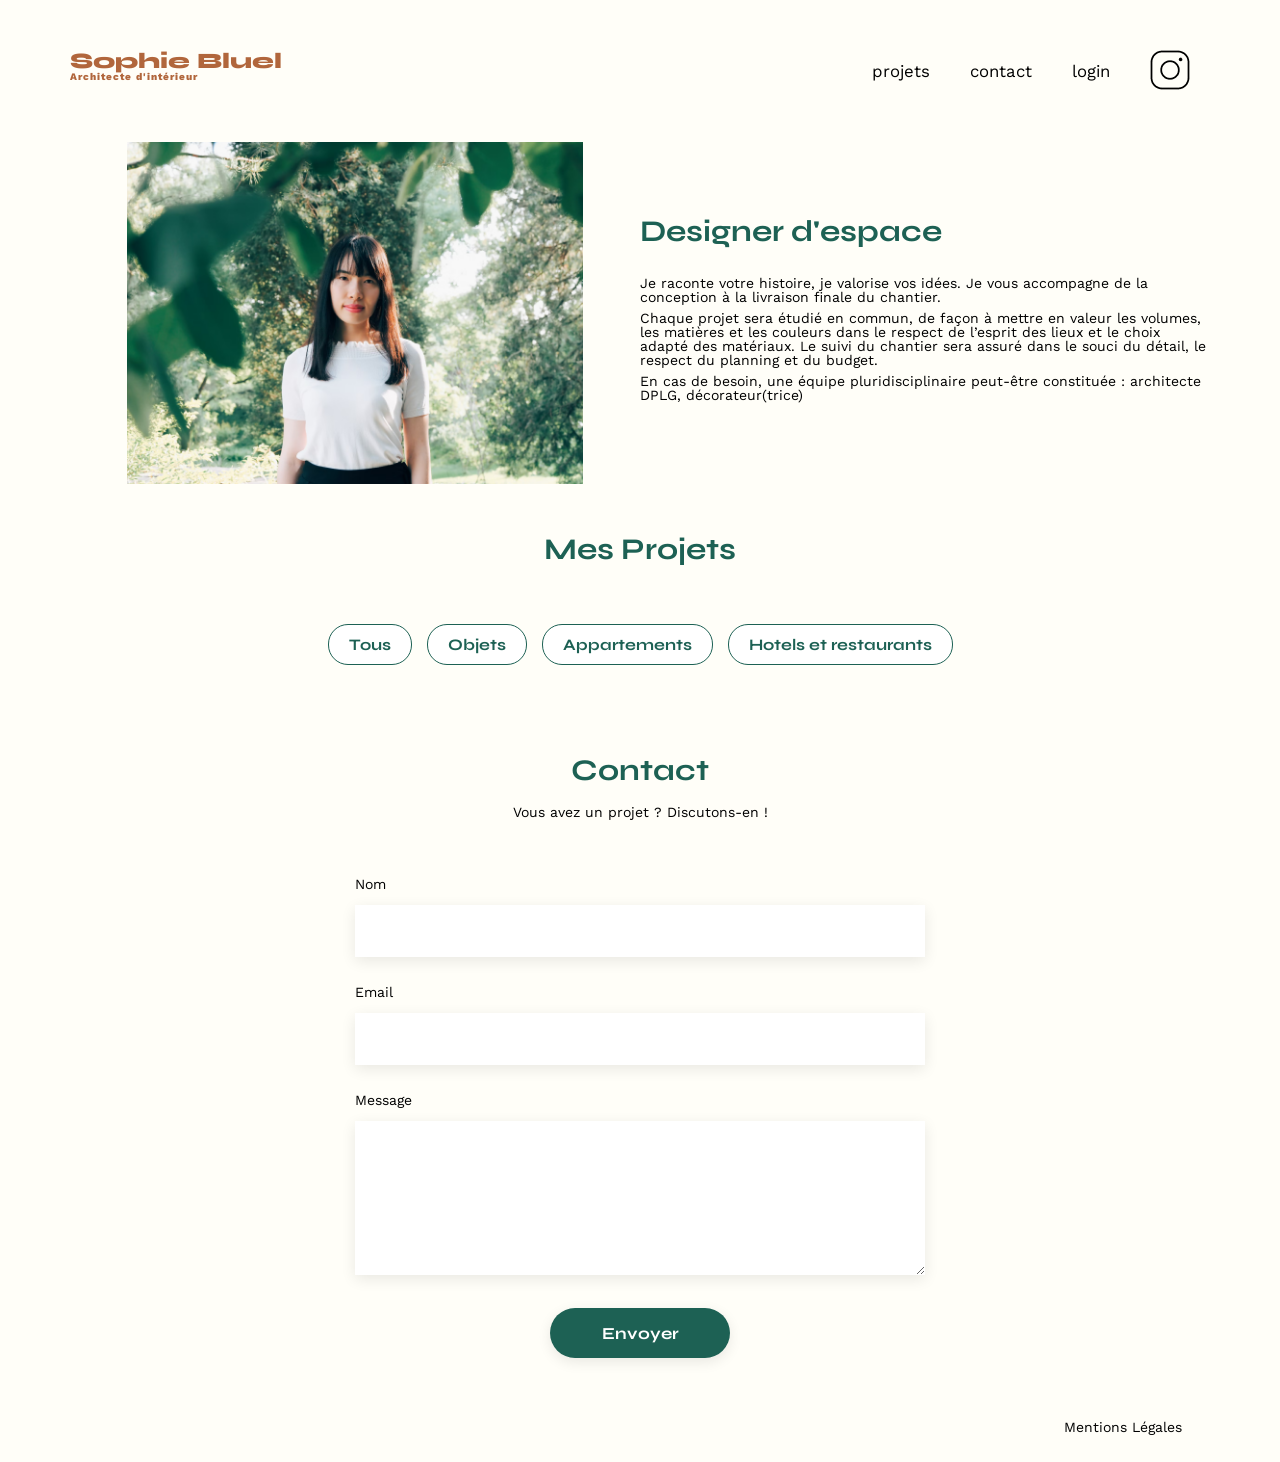
==== FrontEnd/index.html @ fc5d4d7b "filters vraimnet prafait et début de fetch post" ====
<!DOCTYPE html>
<html lang="fr">
<head>
	<meta charset="UTF-8">
	<title>Sophie Bluel - Architecte d'intérieur</title>
	<meta name="viewport" content="width=device-width, initial-scale=1.0">
	<link rel="preconnect" href="https://fonts.googleapis.com">
	<link rel="preconnect" href="https://fonts.gstatic.com" crossorigin>
	<link href="https://fonts.googleapis.com/css2?family=Syne:wght@700;800&family=Work+Sans&display=swap" rel="stylesheet">
	<meta name="description" content="">
	<link rel="stylesheet" href="./assets/style.css">	
</head>
<body>
	<script src="../FrontEnd/script.js" defer></script>
	<header>
		<h1>Sophie Bluel <span>Architecte d'intérieur</span></h1>
		<nav>
			<ul>
				<li><a target="_blank" href="#portfolio">projets</a></li>
				<li><a target="_blank" href="#contact">contact</a></li>
				<li><a target="_blank" href="../FrontEnd/login.html">login</a></li>
				<li><img src="./assets/icons/instagram.png" alt="Instagram"></li>
			</ul>
		</nav>
	</header>
	<main>
		<section id="introduction">
			<figure>
				<img src="./assets/images/sophie-bluel.png" alt="">
			</figure>
			<article>
				<h2>Designer d'espace</h2>
				<p>Je raconte votre histoire, je valorise vos idées. Je vous accompagne de la conception à la livraison finale du chantier.</p>
				<p>Chaque projet sera étudié en commun, de façon à mettre en valeur les volumes, les matières et les couleurs dans le respect de l’esprit des lieux et le choix adapté des matériaux. Le suivi du chantier sera assuré dans le souci du détail, le respect du planning et du budget.</p>
				<p>En cas de besoin, une équipe pluridisciplinaire peut-être constituée : architecte DPLG, décorateur(trice)</p>
			</article>
		</section>
		<section id="portfolio">
			<h2>Mes Projets</h2>
			<div class="filters"></div>
			<div class="gallery"></div>
		</section>
		<section id="contact">
			<h2>Contact</h2>
			<p>Vous avez un projet ? Discutons-en !</p>
			<form action="#" method="post">
				<label for="name">Nom</label>
				<input type="text" name="name" id="name">
				<label for="email">Email</label>
				<input type="email" name="email" id="email">
				<label for="message">Message</label>
				<textarea name="message" id="message" cols="30" rows="10"></textarea>
				<input type="submit" value="Envoyer">
			</form>
		</section>
	</main>
	<footer>
		<nav>
			<ul>
				<li>Mentions Légales</li>
			</ul>
		</nav>
	</footer>
</body>
</html>
---- FrontEnd/assets/style.css ----
/* http://meyerweb.com/eric/tools/css/reset/
   v2.0 | 20110126
   License: none (public domain)
*/

html, body, div, span, applet, object, iframe,
h1, h2, h3, h4, h5, h6, p, blockquote, pre,
a, abbr, acronym, address, big, cite, code,
del, dfn, em, img, ins, kbd, q, s, samp,
small, strike, strong, sub, sup, tt, var,
b, u, i, center,
dl, dt, dd, ol, ul, li,
fieldset, form, label, legend,
table, caption, tbody, tfoot, thead, tr, th, td,
article, aside, canvas, details, embed,
figure, figcaption, footer, header, hgroup,
menu, nav, output, ruby, section, summary,
time, mark, audio, video {
	margin: 0;
	padding: 0;
	border: 0;
	font-size: 100%;
	font: inherit;
	vertical-align: baseline;
}
/* HTML5 display-role reset for older browsers */
article, aside, details, figcaption, figure,
footer, header, hgroup, menu, nav, section {
	display: block;
}
body {
	line-height: 1;
	background-color : #FFFEF8;
}
ol, ul {
	list-style: none;
}
blockquote, q {
	quotes: none;
}
blockquote:before, blockquote:after,
q:before, q:after {
	content: '';
	content: none;
}
table {
	border-collapse: collapse;
	border-spacing: 0;
}
/** end reset css**/
body {
	max-width: 1140px;
	margin:auto;
	font-family: 'Work Sans' ;
	font-size: 14px;
}
header {
	display: flex;
	justify-content: space-between;
	margin: 50px 0
}
section {
	margin: 50px 0
}

h1{
	display: flex;
	flex-direction: column;
	font-family: 'Syne';
	font-size: 22px;
	font-weight: 800;
	color: #B1663C
}

h1 > span {
	font-family: 'Work Sans';
	font-size:10px;
	letter-spacing: 0.1em;
;
}

h2{
	font-family: 'Syne';
	font-weight: 700;
	font-size: 30px;
	color: #1D6154
}
nav ul {
	display: flex;
	align-items: center;
	list-style-type: none;

}
nav li a {
	text-decoration: none;
	font-size: 1.2em;
	color:black;
	padding : 0px 20px;	
}

li:hover {
	color: #B1663C;
}

nav li img {
	padding : 0px 20px;	
}
#introduction {
	display: flex;
	align-items: center;
}
#introduction figure {
	flex: 1
}
#introduction img {
	display: block;
	margin: auto;
	width: 80%;
}

#introduction article {
	flex: 1
}
#introduction h2 {
	margin-bottom: 1em;
}

#introduction p {
	margin-bottom: 0.5em;
}
#portfolio h2 {
	text-align: center;
	margin-bottom: 1em;
}
.gallery {
	width: 100%;
	display: grid;
	grid-template-columns: 1fr 1fr 1fr;
	grid-column-gap: 20px;
	grid-row-gap: 20px;
}

.gallery img {
	width: 100%;

}
#contact {
	width: 50%;
	margin: auto;
}
#contact > * {
	text-align: center;

}
#contact h2{
	margin-bottom: 20px;
}
#contact form {
	text-align: left;
	margin-top:30px;
	display: flex;
	flex-direction: column;
}

#contact input {
	height: 50px;
	font-size: 1.2em;
	border: none;
	box-shadow: 0px 4px 14px rgba(0, 0, 0, 0.09);
}

#contact label {
	margin: 2em 0 1em 0;
}
#contact textarea {
	border: none;
	box-shadow: 0px 4px 14px rgba(0, 0, 0, 0.09);
}

input[type="submit"]{
	font-family: 'Syne';
	font-weight: 700;
	color: white;
	background-color: #1D6154;
	margin : 2em auto ;
	width: 180px;
	text-align: center;
	border-radius: 60px ;
}

input[type="submit"]:hover {
	cursor:pointer;
}


footer nav ul {
	display: flex;
	justify-content: flex-end;
	margin: 2em
}

/* ------------------------------------ */
.bold {
	font-weight: bold;
}

.filters {
	display: flex;
	justify-content: center;
	gap : 15px;
	padding: 30px 0px 40px 0px;
}

.filters-button {
	color: #1D6154;
	border: 1px solid #1D6154;
	padding: 10px 20px;
	border-radius: 20px;
	cursor: pointer;
	background-color: white;
	font-weight: bold;
	font-family: Syne;
	font-size : 16px;
}

.filters-button:hover {
	background-color : #1D6154;
	color : white;
}

.filters-button.active {
    background-color: #1D6154;
    color: white;
}

header nav a:hover {
	color: #B1663C;
	cursor: pointer;
}

.mot-de-passe-oublié {
	color: #1D6154;
	display : flex;
	justify-content: center;
	margin-top: 10px;
	font-size : 16px;
	text-decoration : underline;
	font-family: work sans;
}
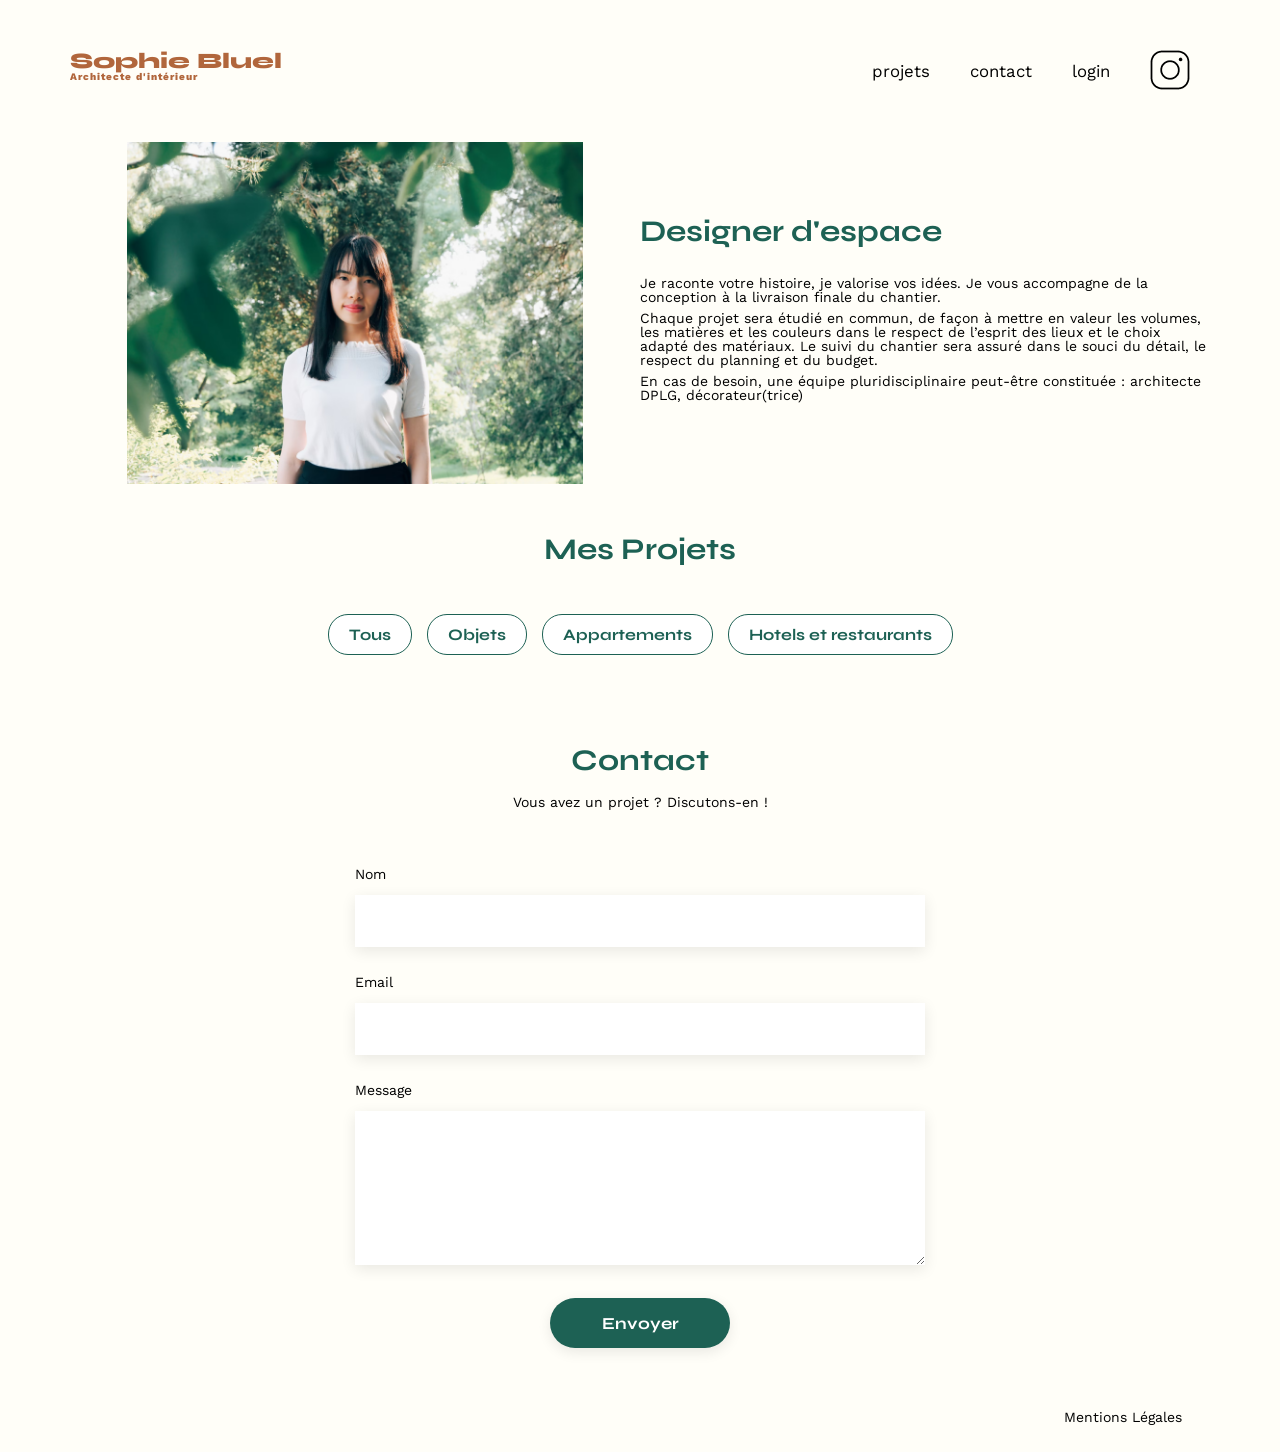
==== commit ce0c7bd9: "login et logout terminé et mode admin commencé" ====
--- a/FrontEnd/index.html
+++ b/FrontEnd/index.html
@@ -8,17 +8,22 @@
 	<link rel="preconnect" href="https://fonts.gstatic.com" crossorigin>
 	<link href="https://fonts.googleapis.com/css2?family=Syne:wght@700;800&family=Work+Sans&display=swap" rel="stylesheet">
 	<meta name="description" content="">
-	<link rel="stylesheet" href="./assets/style.css">	
+	<link rel="stylesheet" href="./assets/style.css">
+	<link rel="stylesheet" href="https://cdnjs.cloudflare.com/ajax/libs/font-awesome/6.4.2/css/all.min.css">
 </head>
 <body>
 	<script src="../FrontEnd/script.js" defer></script>
+	<div class="editMode" >
+		<p><i class="fa-regular fa-pen-to-square"></i>Mode édition </p>
+	</div>
 	<header>
-		<h1>Sophie Bluel <span>Architecte d'intérieur</span></h1>
+		<a href="index.html"><h1>Sophie Bluel <span>Architecte d'intérieur</span></h1></a>
 		<nav>
 			<ul>
-				<li><a target="_blank" href="#portfolio">projets</a></li>
-				<li><a target="_blank" href="#contact">contact</a></li>
-				<li><a target="_blank" href="../FrontEnd/login.html">login</a></li>
+				<li><a href="#portfolio">projets</a></li>
+				<li><a href="#contact">contact</a></li>
+				<li><a href="../FrontEnd/login.html" class="login">login</a></li>
+				<li><a href="../FrontEnd/index.html" class="logout bold">logout</a></li>
 				<li><img src="./assets/icons/instagram.png" alt="Instagram"></li>
 			</ul>
 		</nav>
@@ -36,7 +41,12 @@
 			</article>
 		</section>
 		<section id="portfolio">
-			<h2>Mes Projets</h2>
+			<div class="edit-css">
+				<h2>Mes Projets</h2>
+				<p class="edit"> 
+					<i class="fa-regular fa-pen-to-square"></i>  <button> modifier</button>
+				</p>
+			</div>
 			<div class="filters"></div>
 			<div class="gallery"></div>
 		</section>
--- a/FrontEnd/assets/style.css
+++ b/FrontEnd/assets/style.css
@@ -130,7 +130,6 @@
 }
 #portfolio h2 {
 	text-align: center;
-	margin-bottom: 1em;
 }
 .gallery {
 	width: 100%;
@@ -247,3 +246,57 @@
 	text-decoration : underline;
 	font-family: work sans;
 }
+
+.logout{
+	display: none;
+}
+
+header a {
+	text-decoration : none;
+}
+
+/* ----------------MODE EDITION-------------------- */
+
+.editMode {
+	display : none;
+
+	background-color: black;
+	padding : 20px 0px;
+}
+
+.editMode p {
+	display: flex;
+	justify-content: center;
+	align-items: center;
+	color: white;	
+	gap : 10px;
+
+}
+
+.edit-css{
+	display: flex;
+	justify-content: center;
+	align-items: center;
+	gap : 25px;
+	padding-bottom: 20px;
+}
+.edit {
+	display : none;
+	align-items: center;
+	gap: 12px;
+}
+
+.edit-css p{
+	font-family: 'Syne';
+	font-weight: 700;
+	font-size: 16px;
+	color: #1D6154;
+}
+
+.edit button{
+	all: unset;
+}
+
+.edit button:hover{	
+	cursor: pointer;	
+}
